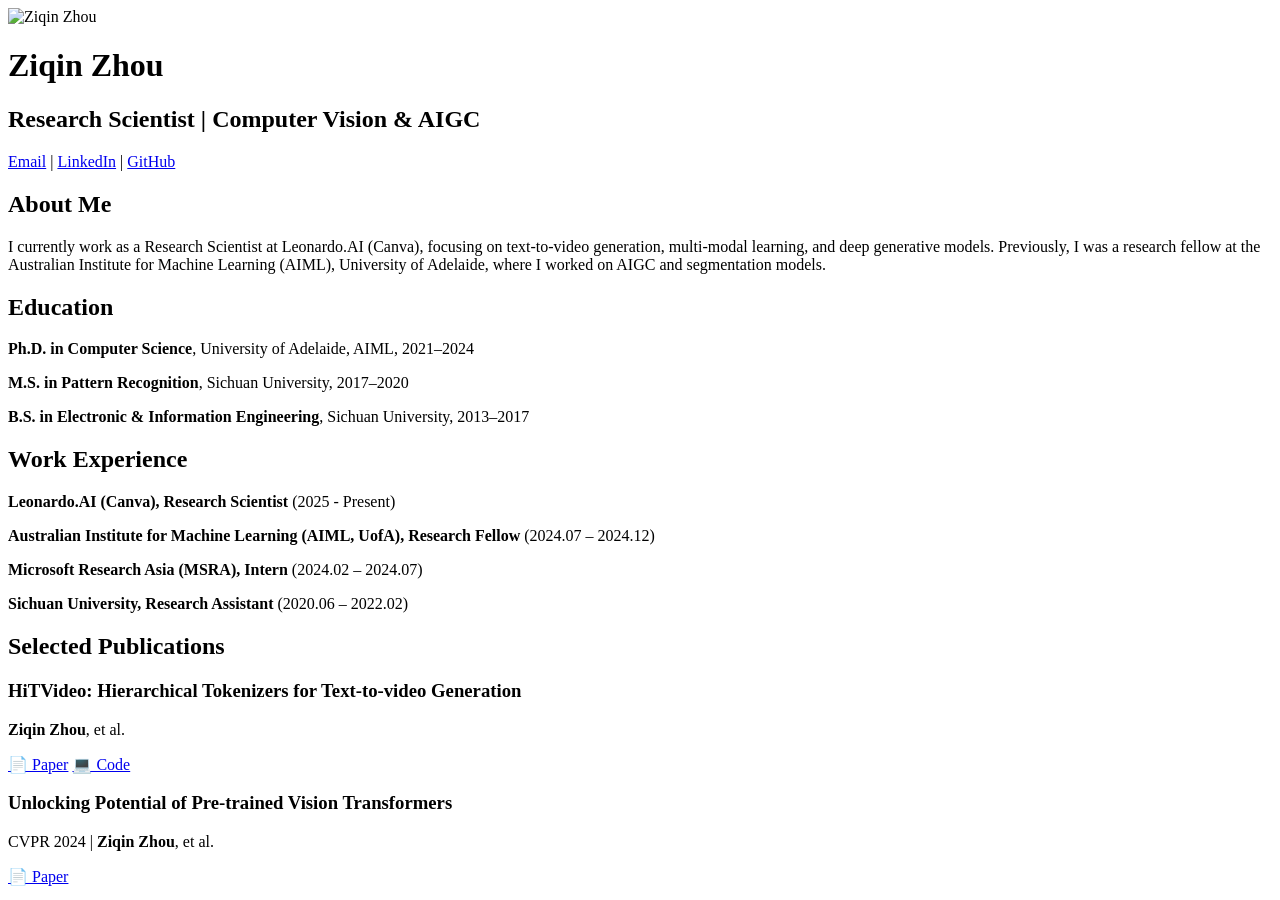
==== index.html @ a759221d "Update index.html" ====
<!DOCTYPE html>
<html lang="en">
<head>
    <meta charset="UTF-8">
    <meta name="viewport" content="width=device-width, initial-scale=1.0">
    <title>Ziqin Zhou | Research Scientist</title>
    <link rel="stylesheet" href="assets/styles.css">
    <script src="https://kit.fontawesome.com/a076d05399.js" crossorigin="anonymous"></script>
</head>
<body>
    <div class="container">
        <!-- 左侧个人信息 -->
        <div class="sidebar">
            <img src="assets/images/profile.jpg" alt="Ziqin Zhou" class="profile-img">
            <h1>Ziqin Zhou</h1>
            <h2>Research Scientist | Computer Vision & AIGC</h2>
            <p>
                <a href="mailto:ziqin.zhou@adelaide.edu.au"><i class="fas fa-envelope"></i> Email</a> |
                <a href="https://www.linkedin.com/in/ziqin-zhou-6408051b0"><i class="fab fa-linkedin"></i> LinkedIn</a> |
                <a href="https://github.com/ZiqinZhou66"><i class="fab fa-github"></i> GitHub</a>
            </p>
        </div>

        <!-- 右侧详细内容 -->
        <div class="content">
            <section>
                <h2>About Me</h2>
                <p>
                    I currently work as a Research Scientist at Leonardo.AI (Canva), focusing on text-to-video generation, 
                    multi-modal learning, and deep generative models. Previously, I was a research fellow at the Australian 
                    Institute for Machine Learning (AIML), University of Adelaide, where I worked on AIGC and segmentation models.
                </p>
            </section>

            <section>
                <h2>Education</h2>
                <p><b>Ph.D. in Computer Science</b>, University of Adelaide, AIML, 2021–2024</p>
                <p><b>M.S. in Pattern Recognition</b>, Sichuan University, 2017–2020</p>
                <p><b>B.S. in Electronic & Information Engineering</b>, Sichuan University, 2013–2017</p>
            </section>

            <section>
                <h2>Work Experience</h2>
                <p><b>Leonardo.AI (Canva), Research Scientist</b> (2025 - Present)</p>
                <p><b>Australian Institute for Machine Learning (AIML, UofA), Research Fellow</b> (2024.07 – 2024.12)</p>
                <p><b>Microsoft Research Asia (MSRA), Intern</b> (2024.02 – 2024.07)</p>
                <p><b>Sichuan University, Research Assistant</b> (2020.06 – 2022.02)</p>
            </section>

            <section>
                <h2>Selected Publications</h2>
                <div class="paper">
                    <h3>HiTVideo: Hierarchical Tokenizers for Text-to-video Generation</h3>
                    <p><b>Ziqin Zhou</b>, et al.</p>
                    <a class="btn paper" href="https://arxiv.org/abs/YOUR_PAPER_ID">📄 Paper</a>
                    <a class="btn code" href="https://github.com/ZiqinZhou66/HiTVideo">💻 Code</a>
                </div>

                <div class="paper">
                    <h3>Unlocking Potential of Pre-trained Vision Transformers</h3>
                    <p>CVPR 2024 | <b>Ziqin Zhou</b>, et al.</p>
                    <a class="btn paper" href="https://openaccess.thecvf.com/content/CVPR2024/papers/Zhou_Unlocking_the_Potential_of_Pre-trained_Vision_Transformers_for_Few-Shot_Semantic_CVPR_2024_paper.pdf">📄 Paper</a>
                </div>
            </section>
        </div>
    </div>
</body>
</html>
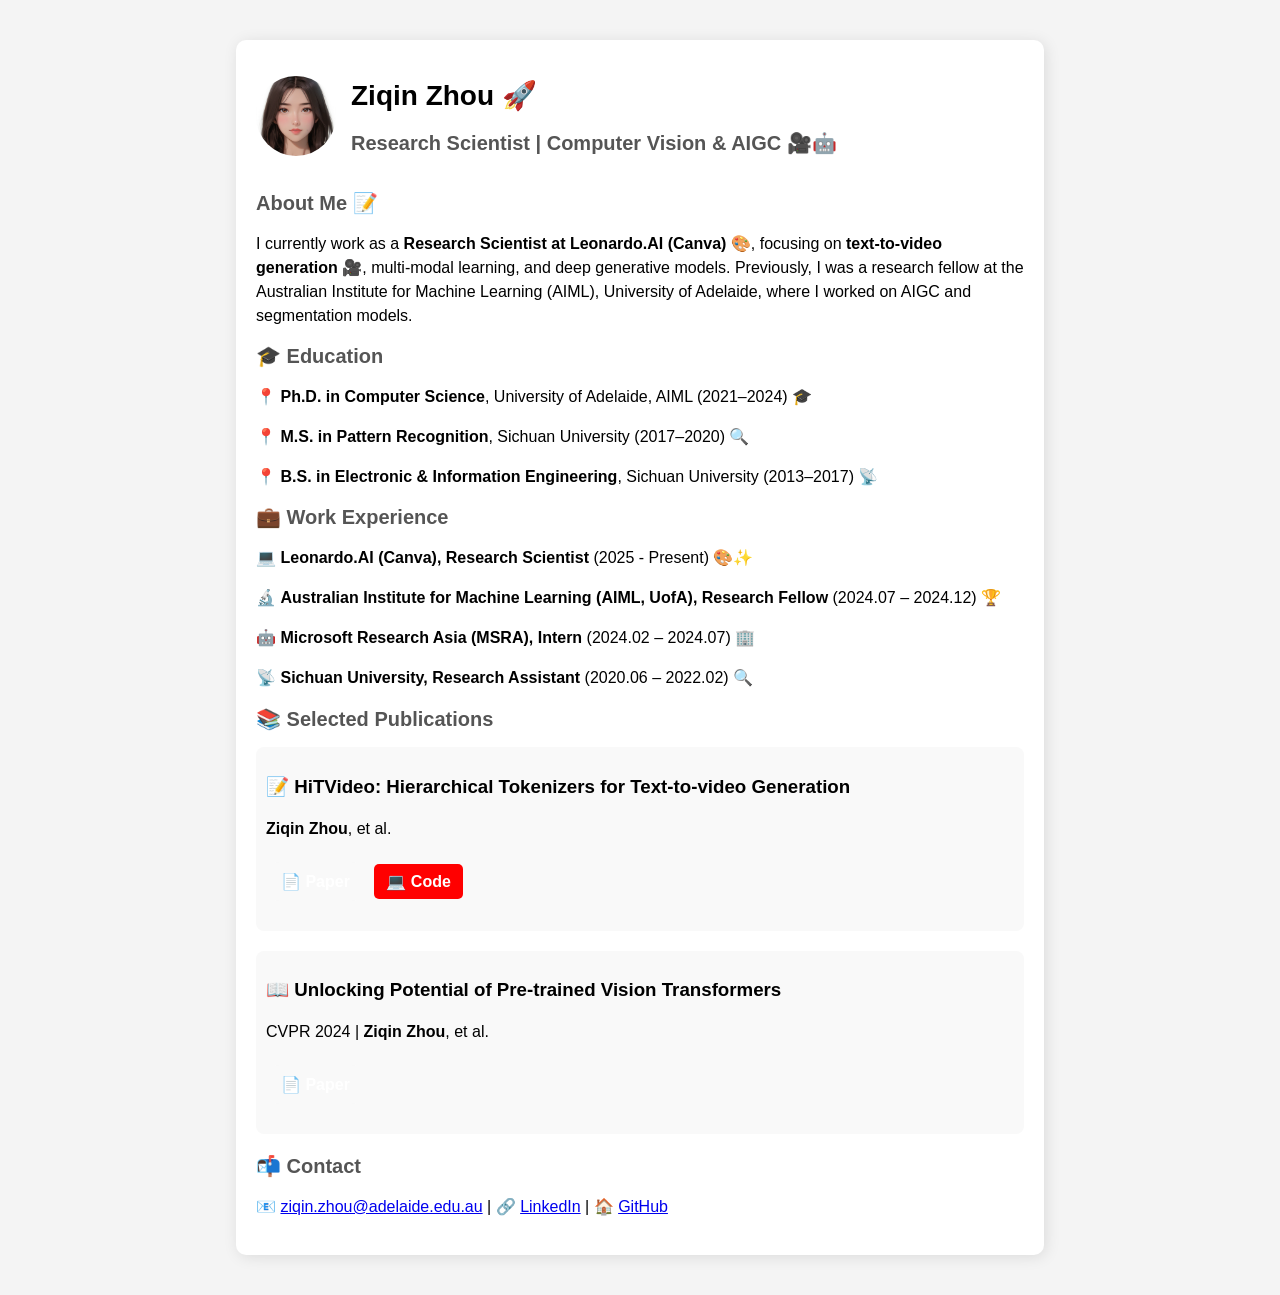
==== commit c1103012: "add" ====
--- a/index.html
+++ b/index.html
@@ -5,64 +5,66 @@
     <meta name="viewport" content="width=device-width, initial-scale=1.0">
     <title>Ziqin Zhou | Research Scientist</title>
     <link rel="stylesheet" href="assets/styles.css">
-    <script src="https://kit.fontawesome.com/a076d05399.js" crossorigin="anonymous"></script>
 </head>
 <body>
     <div class="container">
-        <!-- 左侧个人信息 -->
-        <div class="sidebar">
-            <img src="assets/images/profile.jpg" alt="Ziqin Zhou" class="profile-img">
-            <h1>Ziqin Zhou</h1>
-            <h2>Research Scientist | Computer Vision & AIGC</h2>
-            <p>
-                <a href="mailto:ziqin.zhou@adelaide.edu.au"><i class="fas fa-envelope"></i> Email</a> |
-                <a href="https://www.linkedin.com/in/ziqin-zhou-6408051b0"><i class="fab fa-linkedin"></i> LinkedIn</a> |
-                <a href="https://github.com/ZiqinZhou66"><i class="fab fa-github"></i> GitHub</a>
-            </p>
+        <!-- 头像 + 名字 -->
+        <div class="header">
+            <img src="assets/images/profile.png" alt="Ziqin Zhou" class="profile-img">
+            <div class="title">
+                <h1>Ziqin Zhou 🚀</h1>
+                <h2>Research Scientist | Computer Vision & AIGC 🎥🤖</h2>
+            </div>
         </div>
 
-        <!-- 右侧详细内容 -->
-        <div class="content">
-            <section>
-                <h2>About Me</h2>
-                <p>
-                    I currently work as a Research Scientist at Leonardo.AI (Canva), focusing on text-to-video generation, 
-                    multi-modal learning, and deep generative models. Previously, I was a research fellow at the Australian 
-                    Institute for Machine Learning (AIML), University of Adelaide, where I worked on AIGC and segmentation models.
-                </p>
-            </section>
+        <section>
+            <h2>About Me 📝</h2>
+            <p>
+                I currently work as a <b>Research Scientist at Leonardo.AI (Canva) 🎨</b>, focusing on <b>text-to-video generation 🎥</b>,
+                multi-modal learning, and deep generative models. Previously, I was a research fellow at the Australian 
+                Institute for Machine Learning (AIML), University of Adelaide, where I worked on AIGC and segmentation models.
+            </p>
+        </section>
 
-            <section>
-                <h2>Education</h2>
-                <p><b>Ph.D. in Computer Science</b>, University of Adelaide, AIML, 2021–2024</p>
-                <p><b>M.S. in Pattern Recognition</b>, Sichuan University, 2017–2020</p>
-                <p><b>B.S. in Electronic & Information Engineering</b>, Sichuan University, 2013–2017</p>
-            </section>
+        <section>
+            <h2>🎓 Education</h2>
+            <p>📍 <b>Ph.D. in Computer Science</b>, University of Adelaide, AIML (2021–2024) 🎓</p>
+            <p>📍 <b>M.S. in Pattern Recognition</b>, Sichuan University (2017–2020) 🔍</p>
+            <p>📍 <b>B.S. in Electronic & Information Engineering</b>, Sichuan University (2013–2017) 📡</p>
+        </section>
 
-            <section>
-                <h2>Work Experience</h2>
-                <p><b>Leonardo.AI (Canva), Research Scientist</b> (2025 - Present)</p>
-                <p><b>Australian Institute for Machine Learning (AIML, UofA), Research Fellow</b> (2024.07 – 2024.12)</p>
-                <p><b>Microsoft Research Asia (MSRA), Intern</b> (2024.02 – 2024.07)</p>
-                <p><b>Sichuan University, Research Assistant</b> (2020.06 – 2022.02)</p>
-            </section>
+        <section>
+            <h2>💼 Work Experience</h2>
+            <p>💻 <b>Leonardo.AI (Canva), Research Scientist</b> (2025 - Present) 🎨✨</p>
+            <p>🔬 <b>Australian Institute for Machine Learning (AIML, UofA), Research Fellow</b> (2024.07 – 2024.12) 🏆</p>
+            <p>🤖 <b>Microsoft Research Asia (MSRA), Intern</b> (2024.02 – 2024.07) 🏢</p>
+            <p>📡 <b>Sichuan University, Research Assistant</b> (2020.06 – 2022.02) 🔍</p>
+        </section>
 
-            <section>
-                <h2>Selected Publications</h2>
-                <div class="paper">
-                    <h3>HiTVideo: Hierarchical Tokenizers for Text-to-video Generation</h3>
-                    <p><b>Ziqin Zhou</b>, et al.</p>
-                    <a class="btn paper" href="https://arxiv.org/abs/YOUR_PAPER_ID">📄 Paper</a>
-                    <a class="btn code" href="https://github.com/ZiqinZhou66/HiTVideo">💻 Code</a>
-                </div>
+        <section>
+            <h2>📚 Selected Publications</h2>
+            <div class="paper">
+                <h3>📝 HiTVideo: Hierarchical Tokenizers for Text-to-video Generation</h3>
+                <p><b>Ziqin Zhou</b>, et al.</p>
+                <a class="btn paper" href="https://arxiv.org/abs/YOUR_PAPER_ID">📄 Paper</a>
+                <a class="btn code" href="https://github.com/ZiqinZhou66/HiTVideo">💻 Code</a>
+            </div>
 
-                <div class="paper">
-                    <h3>Unlocking Potential of Pre-trained Vision Transformers</h3>
-                    <p>CVPR 2024 | <b>Ziqin Zhou</b>, et al.</p>
-                    <a class="btn paper" href="https://openaccess.thecvf.com/content/CVPR2024/papers/Zhou_Unlocking_the_Potential_of_Pre-trained_Vision_Transformers_for_Few-Shot_Semantic_CVPR_2024_paper.pdf">📄 Paper</a>
-                </div>
-            </section>
-        </div>
+            <div class="paper">
+                <h3>📖 Unlocking Potential of Pre-trained Vision Transformers</h3>
+                <p>CVPR 2024 | <b>Ziqin Zhou</b>, et al.</p>
+                <a class="btn paper" href="https://openaccess.thecvf.com/content/CVPR2024/papers/Zhou_Unlocking_the_Potential_of_Pre-trained_Vision_Transformers_for_Few-Shot_Semantic_CVPR_2024_paper.pdf">📄 Paper</a>
+            </div>
+        </section>
+
+        <section>
+            <h2>📬 Contact</h2>
+            <p>
+                📧 <a href="mailto:ziqin.zhou@adelaide.edu.au">ziqin.zhou@adelaide.edu.au</a> |
+                🔗 <a href="https://www.linkedin.com/in/ziqin-zhou-6408051b0">LinkedIn</a> |
+                🏠 <a href="https://github.com/ZiqinZhou66">GitHub</a>
+            </p>
+        </section>
     </div>
 </body>
 </html>
--- a/assets/styles.css
+++ b/assets/styles.css
@@ -0,0 +1,71 @@
+body {
+    font-family: Arial, sans-serif;
+    display: flex;
+    justify-content: center;
+    align-items: center;
+    margin: 0;
+    padding: 0;
+    background-color: #f4f4f4;
+}
+.container {
+    width: 60%;
+    background: white;
+    padding: 20px;
+    border-radius: 10px;
+    box-shadow: 2px 2px 15px rgba(0, 0, 0, 0.1);
+    text-align: left;  /* 确保文本左对齐 */
+    margin: 40px auto;  /* 让页面居中，但内容左对齐 */
+}
+
+.header {
+    display: flex;
+    align-items: center;
+    justify-content: flex-start; /* 头像和标题靠左 */
+    margin-bottom: 20px;
+}
+
+.profile-img {
+    width: 80px;
+    height: 80px;
+    border-radius: 50%;
+    margin-right: 15px;
+}
+
+/* 标题 */
+h1 {
+    font-size: 28px;
+    font-weight: bold;
+}
+h2 {
+    font-size: 20px;
+    color: #555;
+}
+
+/* 段落 */
+p {
+    font-size: 16px;
+    line-height: 1.5;
+}
+
+/* 按钮 */
+.btn {
+    display: inline-block;
+    padding: 8px 12px;
+    text-decoration: none;
+    border-radius: 5px;
+    font-weight: bold;
+    color: white;
+    margin: 5px;
+}
+.paper { background-color: black; }
+.code { background-color: red; }
+.paper:hover, .code:hover { opacity: 0.8; }
+
+/* 论文 */
+.paper {
+    text-align: left;
+    margin-bottom: 20px;
+    padding: 10px;
+    border-radius: 8px;
+    background-color: #f9f9f9;
+}
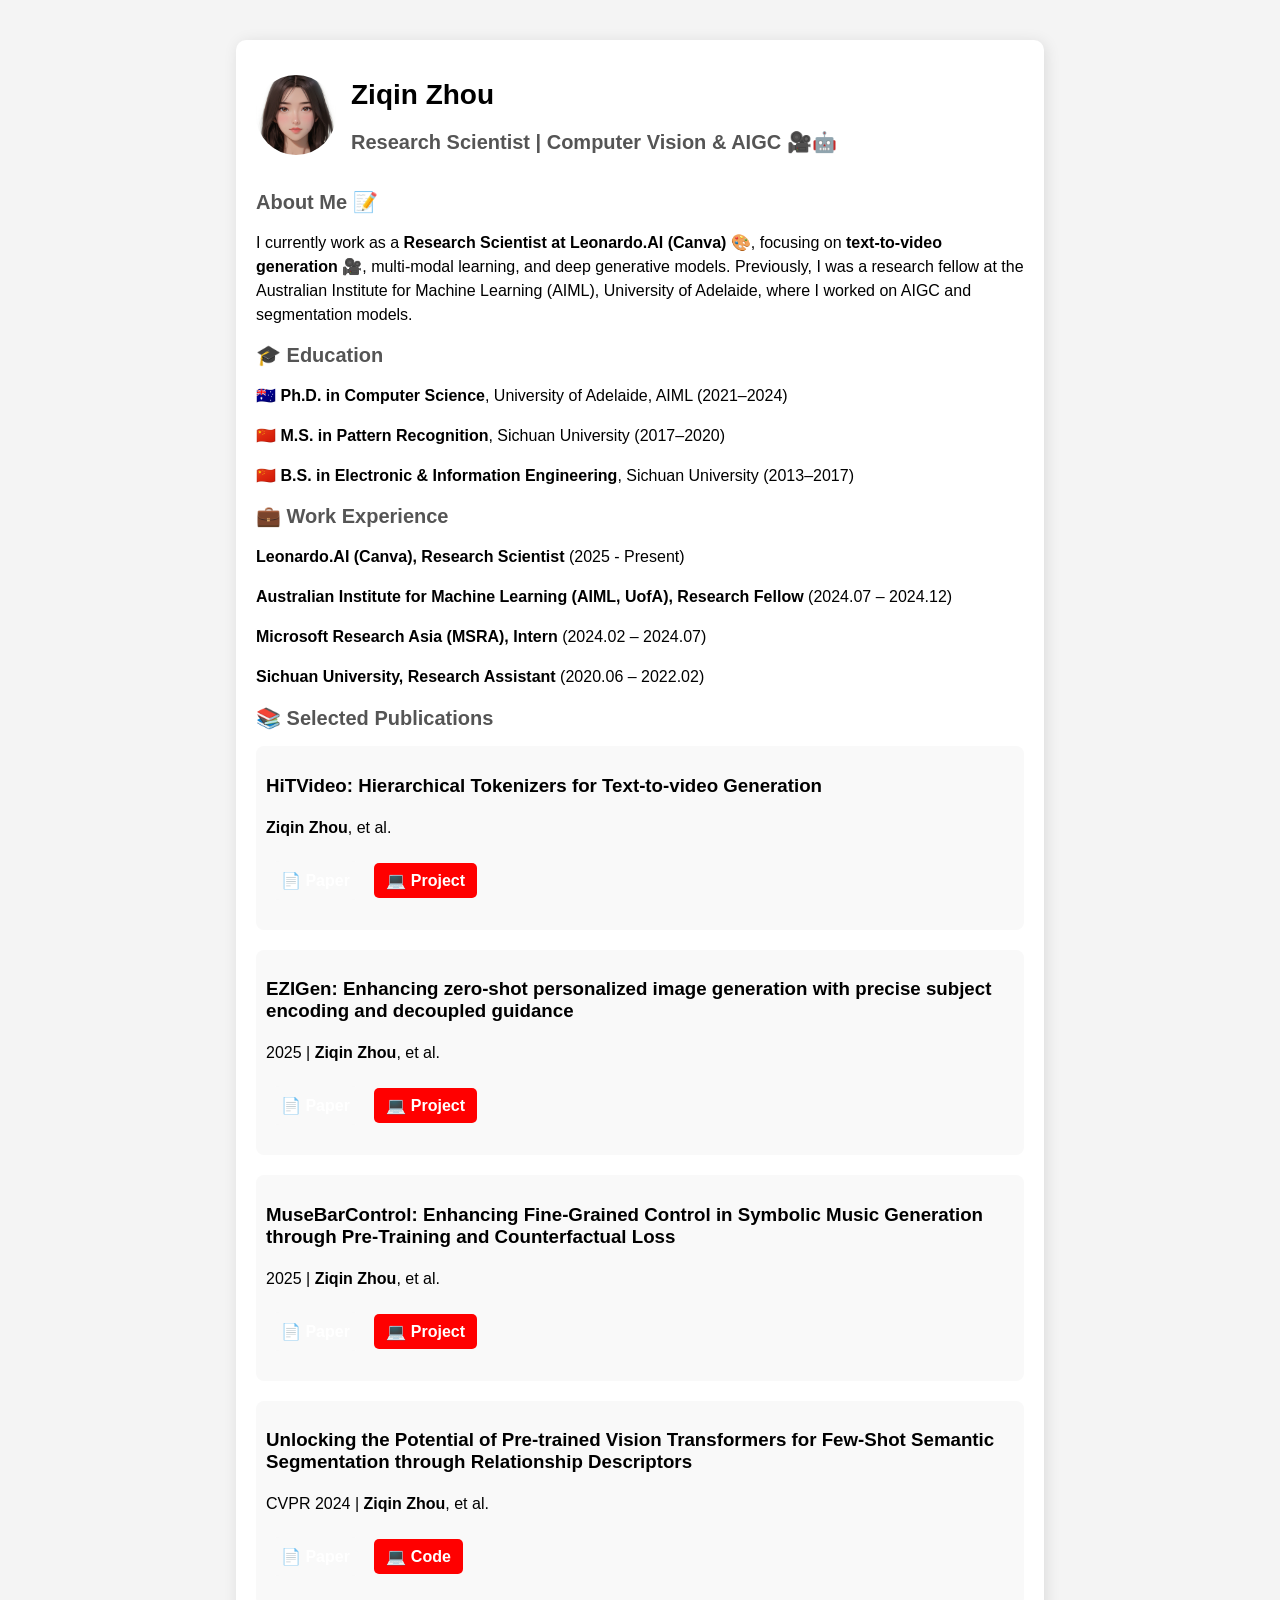
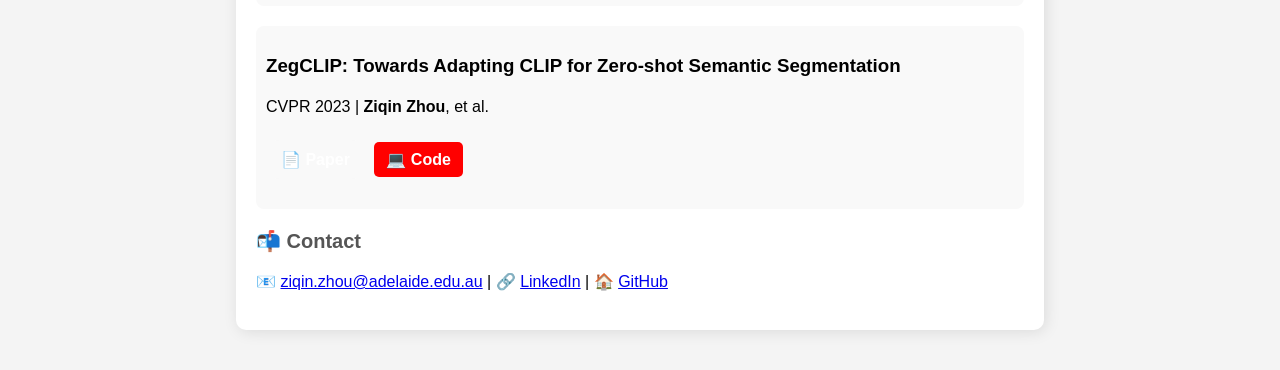
==== commit bffff3e5: "add" ====
--- a/index.html
+++ b/index.html
@@ -12,7 +12,7 @@
         <div class="header">
             <img src="assets/images/profile.png" alt="Ziqin Zhou" class="profile-img">
             <div class="title">
-                <h1>Ziqin Zhou 🚀</h1>
+                <h1>Ziqin Zhou </h1>
                 <h2>Research Scientist | Computer Vision & AIGC 🎥🤖</h2>
             </div>
         </div>
@@ -28,32 +28,54 @@
 
         <section>
             <h2>🎓 Education</h2>
-            <p>📍 <b>Ph.D. in Computer Science</b>, University of Adelaide, AIML (2021–2024) 🎓</p>
-            <p>📍 <b>M.S. in Pattern Recognition</b>, Sichuan University (2017–2020) 🔍</p>
-            <p>📍 <b>B.S. in Electronic & Information Engineering</b>, Sichuan University (2013–2017) 📡</p>
+            <p>🇦🇺 <b>Ph.D. in Computer Science</b>, University of Adelaide, AIML (2021–2024) </p>
+            <p>🇨🇳 <b>M.S. in Pattern Recognition</b>, Sichuan University (2017–2020) </p>
+            <p>🇨🇳 <b>B.S. in Electronic & Information Engineering</b>, Sichuan University (2013–2017) </p>
         </section>
 
         <section>
             <h2>💼 Work Experience</h2>
-            <p>💻 <b>Leonardo.AI (Canva), Research Scientist</b> (2025 - Present) 🎨✨</p>
-            <p>🔬 <b>Australian Institute for Machine Learning (AIML, UofA), Research Fellow</b> (2024.07 – 2024.12) 🏆</p>
-            <p>🤖 <b>Microsoft Research Asia (MSRA), Intern</b> (2024.02 – 2024.07) 🏢</p>
-            <p>📡 <b>Sichuan University, Research Assistant</b> (2020.06 – 2022.02) 🔍</p>
+            <p> <b>Leonardo.AI (Canva), Research Scientist</b> (2025 - Present) </p>
+            <p> <b>Australian Institute for Machine Learning (AIML, UofA), Research Fellow</b> (2024.07 – 2024.12) </p>
+            <p> <b>Microsoft Research Asia (MSRA), Intern</b> (2024.02 – 2024.07) </p>
+            <p> <b>Sichuan University, Research Assistant</b> (2020.06 – 2022.02) </p>
         </section>
 
         <section>
             <h2>📚 Selected Publications</h2>
             <div class="paper">
-                <h3>📝 HiTVideo: Hierarchical Tokenizers for Text-to-video Generation</h3>
+                <h3>HiTVideo: Hierarchical Tokenizers for Text-to-video Generation</h3>
                 <p><b>Ziqin Zhou</b>, et al.</p>
-                <a class="btn paper" href="https://arxiv.org/abs/YOUR_PAPER_ID">📄 Paper</a>
-                <a class="btn code" href="https://github.com/ZiqinZhou66/HiTVideo">💻 Code</a>
+                <a class="btn paper" href="https://arxiv.org/abs/2409.08091"> 📄 Paper</a>
+                <a class="btn code" href="https://github.com/ZiqinZhou66/HiTVideo">💻 Project</a>
             </div>
 
             <div class="paper">
-                <h3>📖 Unlocking Potential of Pre-trained Vision Transformers</h3>
+                <h3>EZIGen: Enhancing zero-shot personalized image generation with precise subject encoding and decoupled guidance</h3>
+                <p>2025 | <b>Ziqin Zhou</b>, et al.</p>
+                <a class="btn paper" href="https://arxiv.org/abs/2212.03588">📄 Paper</a>
+                <a class="btn code" href="https://zichengduan.github.io/pages/EZIGen/index.html">💻 Project</a>
+            </div>
+
+            <div class="paper">
+                <h3>MuseBarControl: Enhancing Fine-Grained Control in Symbolic Music Generation through Pre-Training and Counterfactual Loss</h3>
+                <p>2025 | <b>Ziqin Zhou</b>, et al.</p>
+                <a class="btn paper" href="https://arxiv.org/abs/2407.04331">📄 Paper</a>
+                <a class="btn code" href="https://ganperf.github.io/musebarcontrol.github.io/musebarcontrol/">💻 Project</a>
+            </div>
+
+            <div class="paper">
+                <h3>Unlocking the Potential of Pre-trained Vision Transformers for Few-Shot Semantic Segmentation through Relationship Descriptors</h3>
                 <p>CVPR 2024 | <b>Ziqin Zhou</b>, et al.</p>
                 <a class="btn paper" href="https://openaccess.thecvf.com/content/CVPR2024/papers/Zhou_Unlocking_the_Potential_of_Pre-trained_Vision_Transformers_for_Few-Shot_Semantic_CVPR_2024_paper.pdf">📄 Paper</a>
+                <a class="btn code" href="https://github.com/ZiqinZhou66/FewSegwithRD">💻 Code</a>
+            </div>
+
+            <div class="paper">
+                <h3>ZegCLIP: Towards Adapting CLIP for Zero-shot Semantic Segmentation</h3>
+                <p>CVPR 2023 | <b>Ziqin Zhou</b>, et al.</p>
+                <a class="btn paper" href="https://arxiv.org/abs/2212.03588">📄 Paper</a>
+                <a class="btn code" href="https://github.com/ZiqinZhou66/ZegCLIP">💻 Code</a>
             </div>
         </section>
 
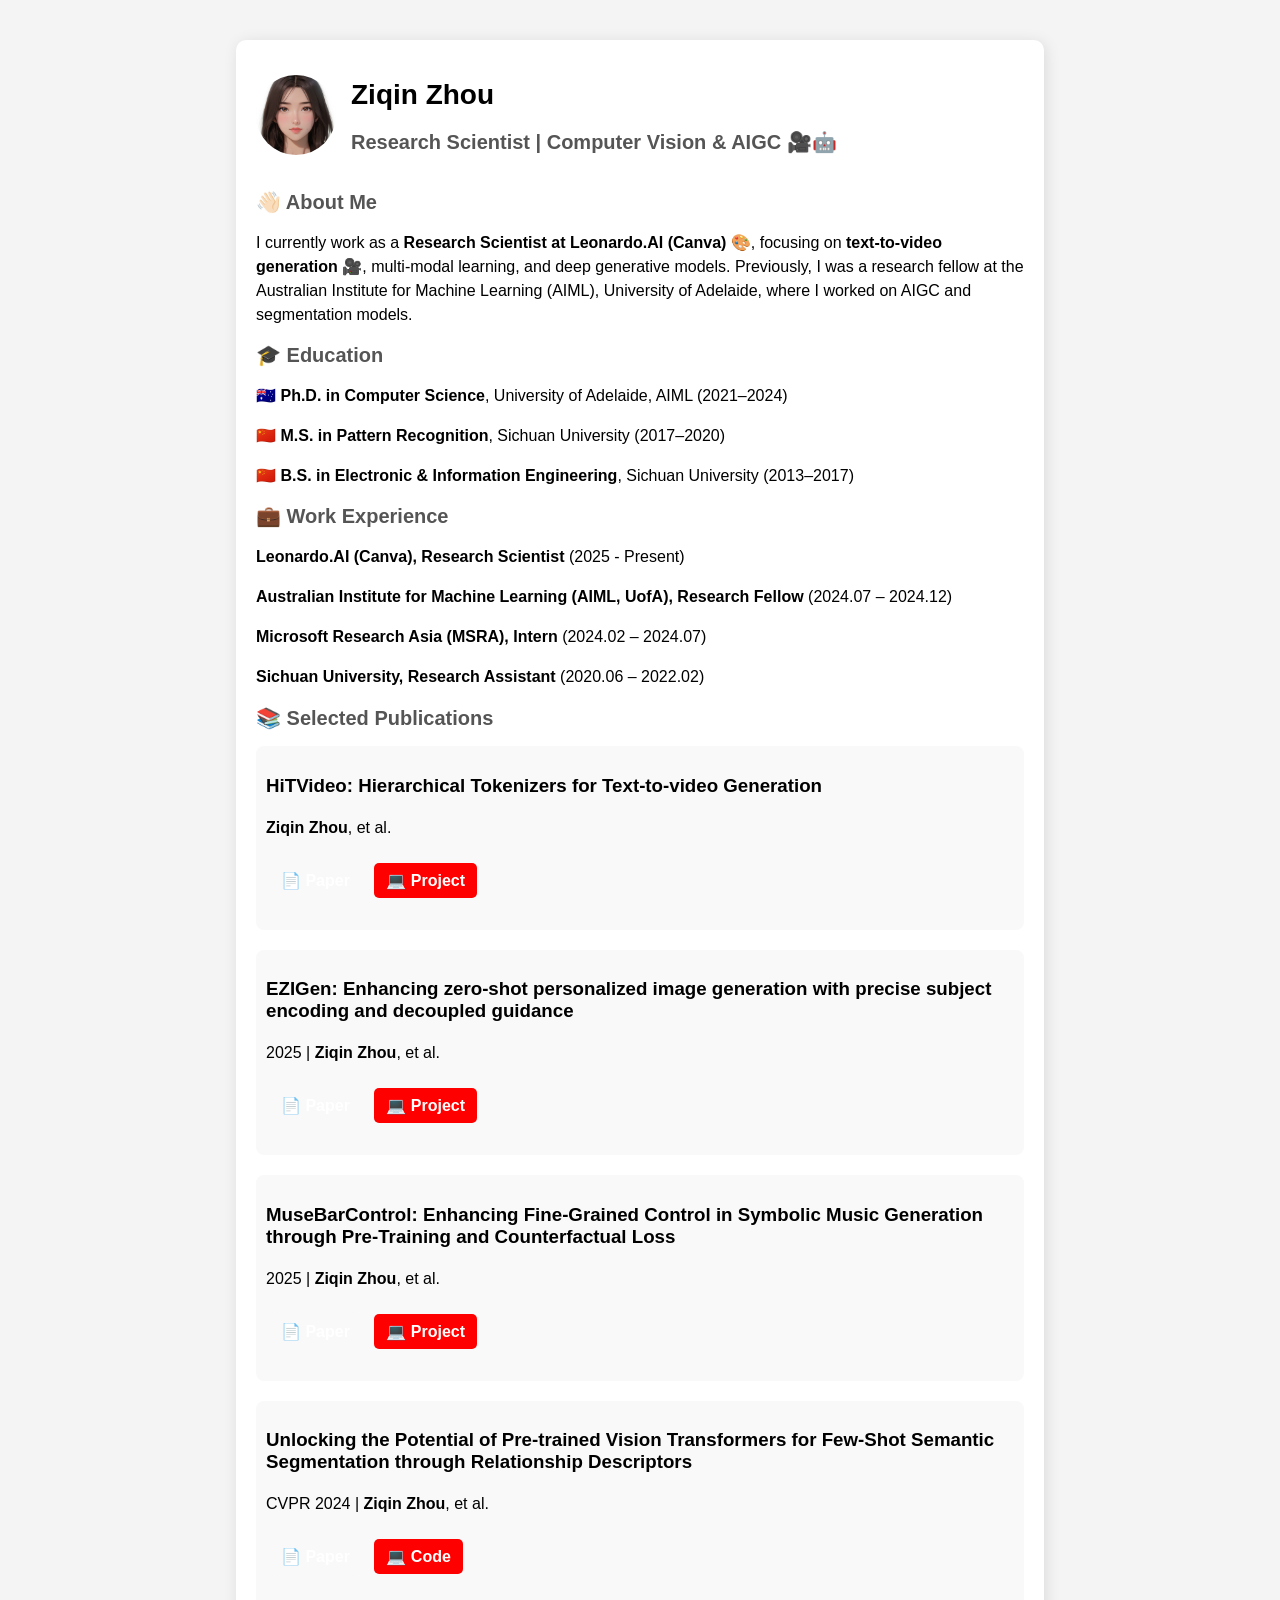
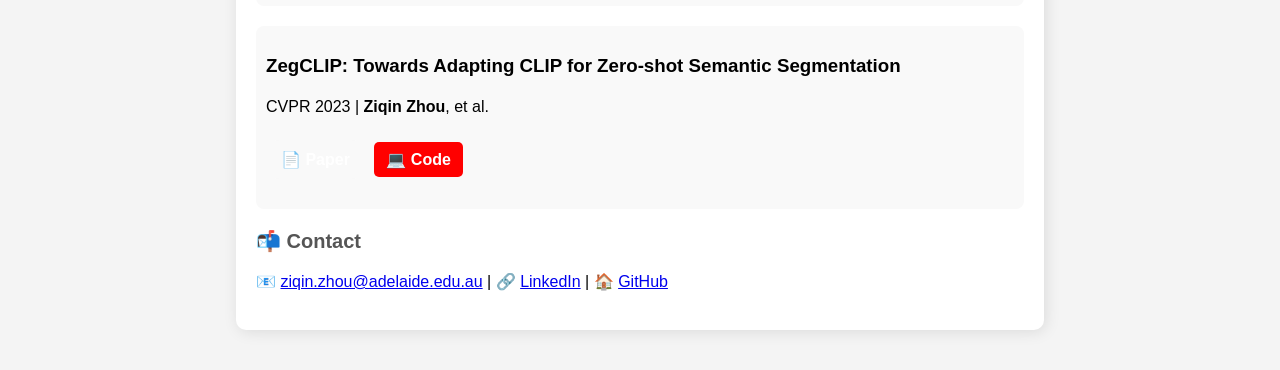
==== commit 21bfc399: "add" ====
--- a/index.html
+++ b/index.html
@@ -18,7 +18,7 @@
         </div>
 
         <section>
-            <h2>About Me 📝</h2>
+            <h2>👋🏻 About Me </h2>
             <p>
                 I currently work as a <b>Research Scientist at Leonardo.AI (Canva) 🎨</b>, focusing on <b>text-to-video generation 🎥</b>,
                 multi-modal learning, and deep generative models. Previously, I was a research fellow at the Australian 
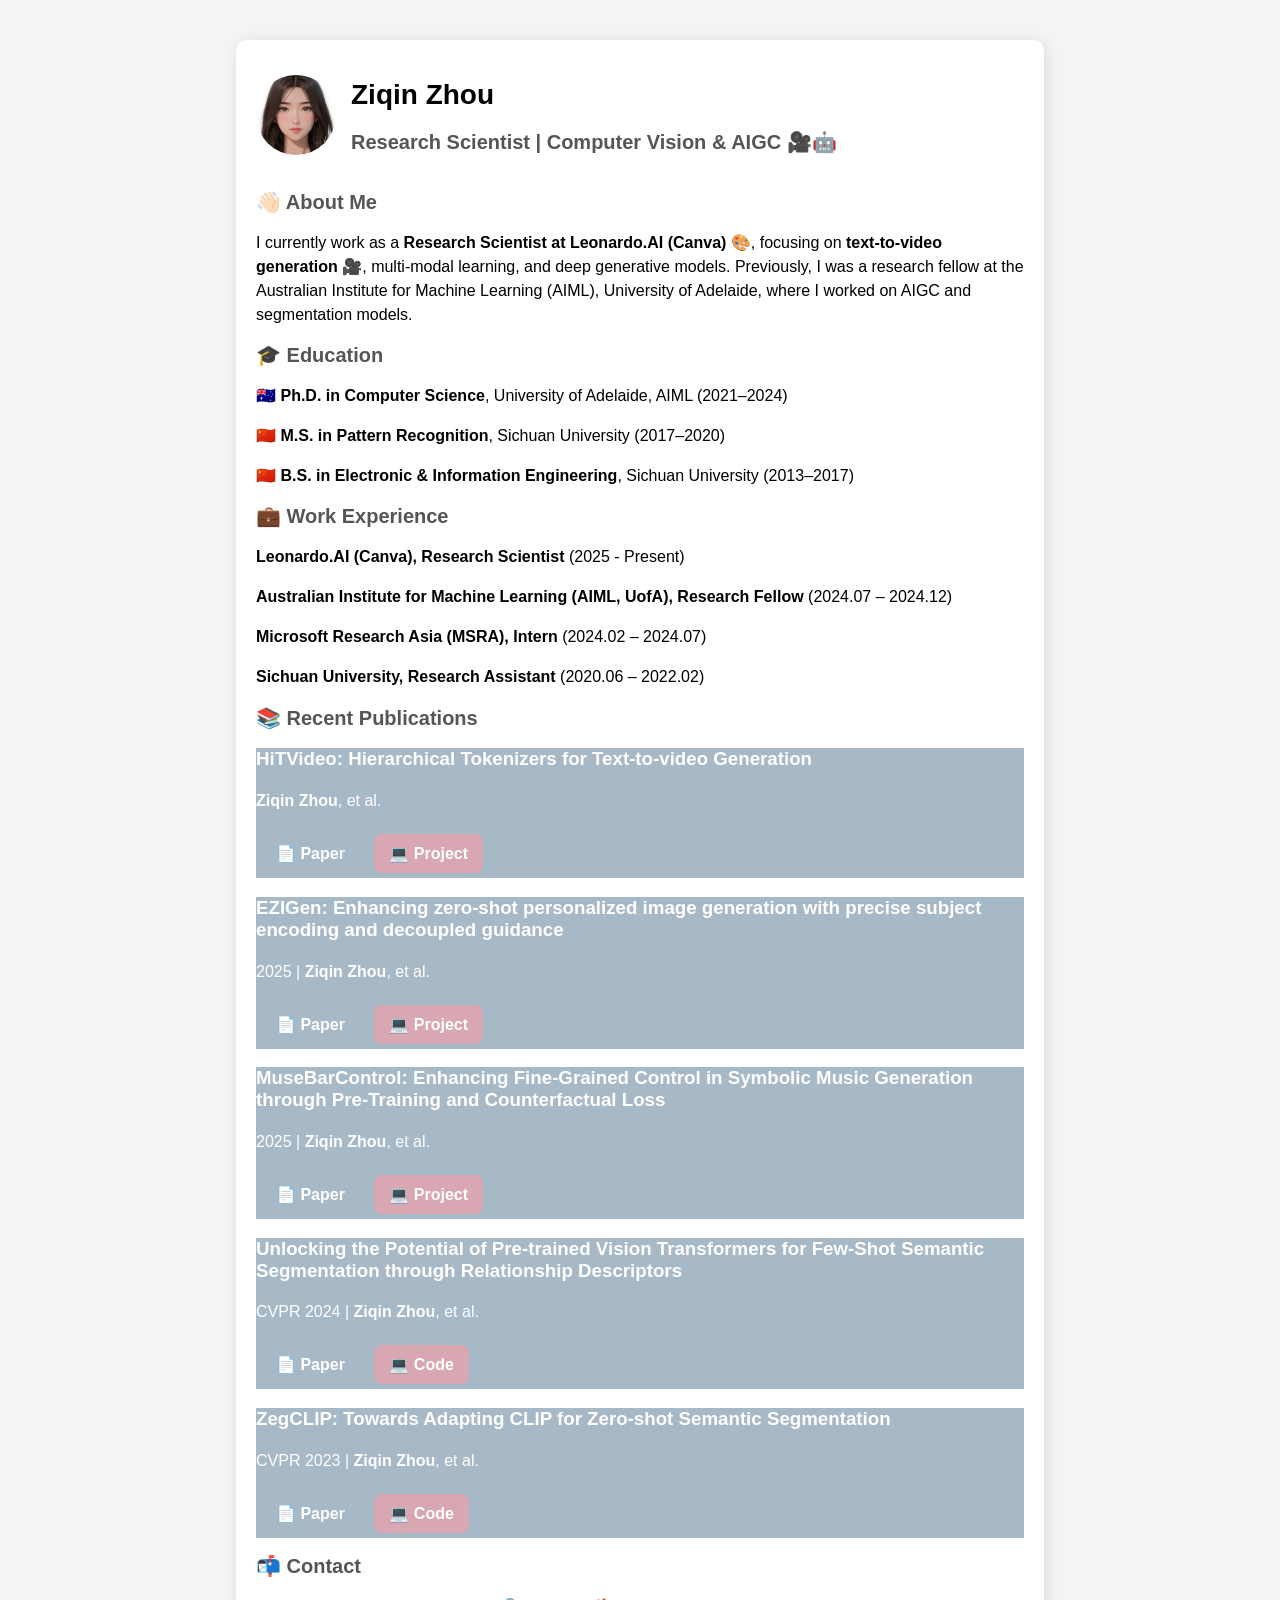
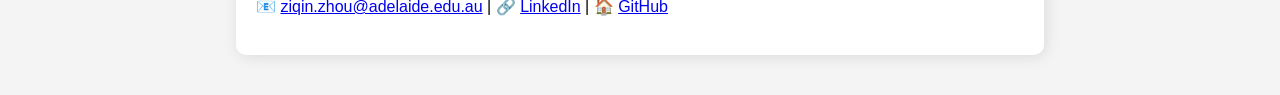
==== commit e0bf18b9: "add" ====
--- a/index.html
+++ b/index.html
@@ -42,7 +42,7 @@
         </section>
 
         <section>
-            <h2>📚 Selected Publications</h2>
+            <h2>📚 Recent Publications</h2>
             <div class="paper">
                 <h3>HiTVideo: Hierarchical Tokenizers for Text-to-video Generation</h3>
                 <p><b>Ziqin Zhou</b>, et al.</p>
--- a/assets/styles.css
+++ b/assets/styles.css
@@ -50,22 +50,31 @@
 /* 按钮 */
 .btn {
     display: inline-block;
-    padding: 8px 12px;
+    padding: 10px 15px;
     text-decoration: none;
-    border-radius: 5px;
+    border-radius: 8px;
     font-weight: bold;
     color: white;
     margin: 5px;
+    transition: all 0.3s ease-in-out;
 }
-.paper { background-color: black; }
-.code { background-color: red; }
-.paper:hover, .code:hover { opacity: 0.8; }
 
-/* 论文 */
+/* 纸质文档按钮（莫兰迪蓝） */
 .paper {
-    text-align: left;
-    margin-bottom: 20px;
-    padding: 10px;
-    border-radius: 8px;
-    background-color: #f9f9f9;
+    background-color: #A7B8C7; /* 莫兰迪蓝 */
+    color: white;
 }
+
+/* 代码/项目按钮（莫兰迪红） */
+.code {
+    background-color: #D8A7B1; /* 莫兰迪粉 */
+    color: white;
+}
+
+/* 按钮悬停效果（变浅一点） */
+.paper:hover {
+    background-color: #BCCAD3; /* 浅蓝 */
+}
+.code:hover {
+    background-color: #E4C2CA; /* 浅粉 */
+}
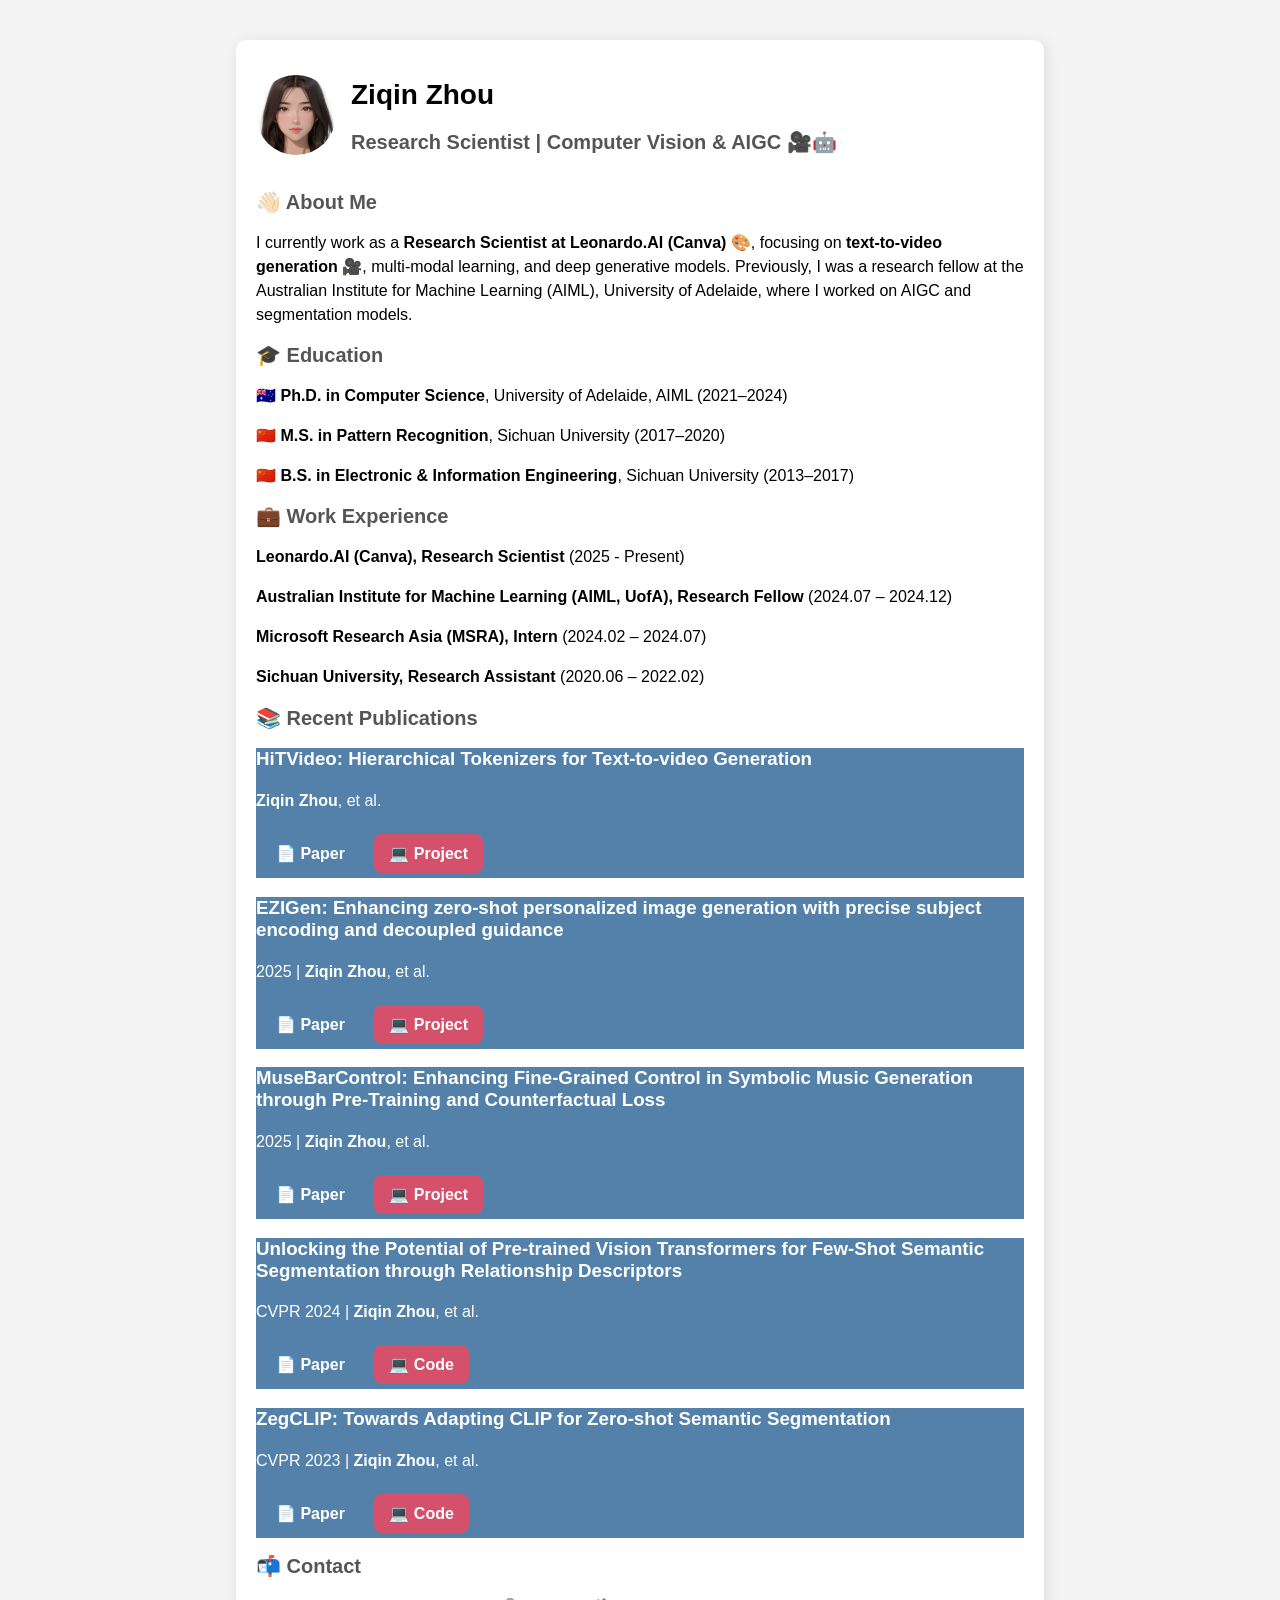
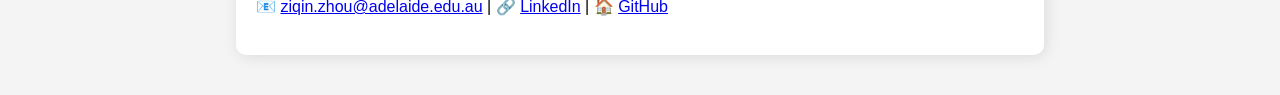
==== commit cab39157: "add" ====
--- a/index.html
+++ b/index.html
@@ -46,7 +46,7 @@
             <div class="paper">
                 <h3>HiTVideo: Hierarchical Tokenizers for Text-to-video Generation</h3>
                 <p><b>Ziqin Zhou</b>, et al.</p>
-                <a class="btn paper" href="https://arxiv.org/abs/2409.08091"> 📄 Paper</a>
+                <a class="btn paper" href="https://arxiv.org/abs/"> 📄 Paper</a>
                 <a class="btn code" href="https://github.com/ZiqinZhou66/HiTVideo">💻 Project</a>
             </div>
 
--- a/assets/styles.css
+++ b/assets/styles.css
@@ -54,26 +54,26 @@
     text-decoration: none;
     border-radius: 8px;
     font-weight: bold;
-    color: white;
+    color: rgb(41, 41, 41);
     margin: 5px;
     transition: all 0.3s ease-in-out;
 }
 
 /* 纸质文档按钮（莫兰迪蓝） */
 .paper {
-    background-color: #A7B8C7; /* 莫兰迪蓝 */
-    color: white;
+    background-color: #5381a9; /* 莫兰迪蓝 */
+    color: rgb(255, 255, 255);
 }
 
 /* 代码/项目按钮（莫兰迪红） */
 .code {
-    background-color: #D8A7B1; /* 莫兰迪粉 */
+    background-color: #d5506b; /* 莫兰迪粉 */
     color: white;
 }
 
 /* 按钮悬停效果（变浅一点） */
 .paper:hover {
-    background-color: #BCCAD3; /* 浅蓝 */
+    background-color: #9ec0d1; /* 浅蓝 */
 }
 .code:hover {
     background-color: #E4C2CA; /* 浅粉 */
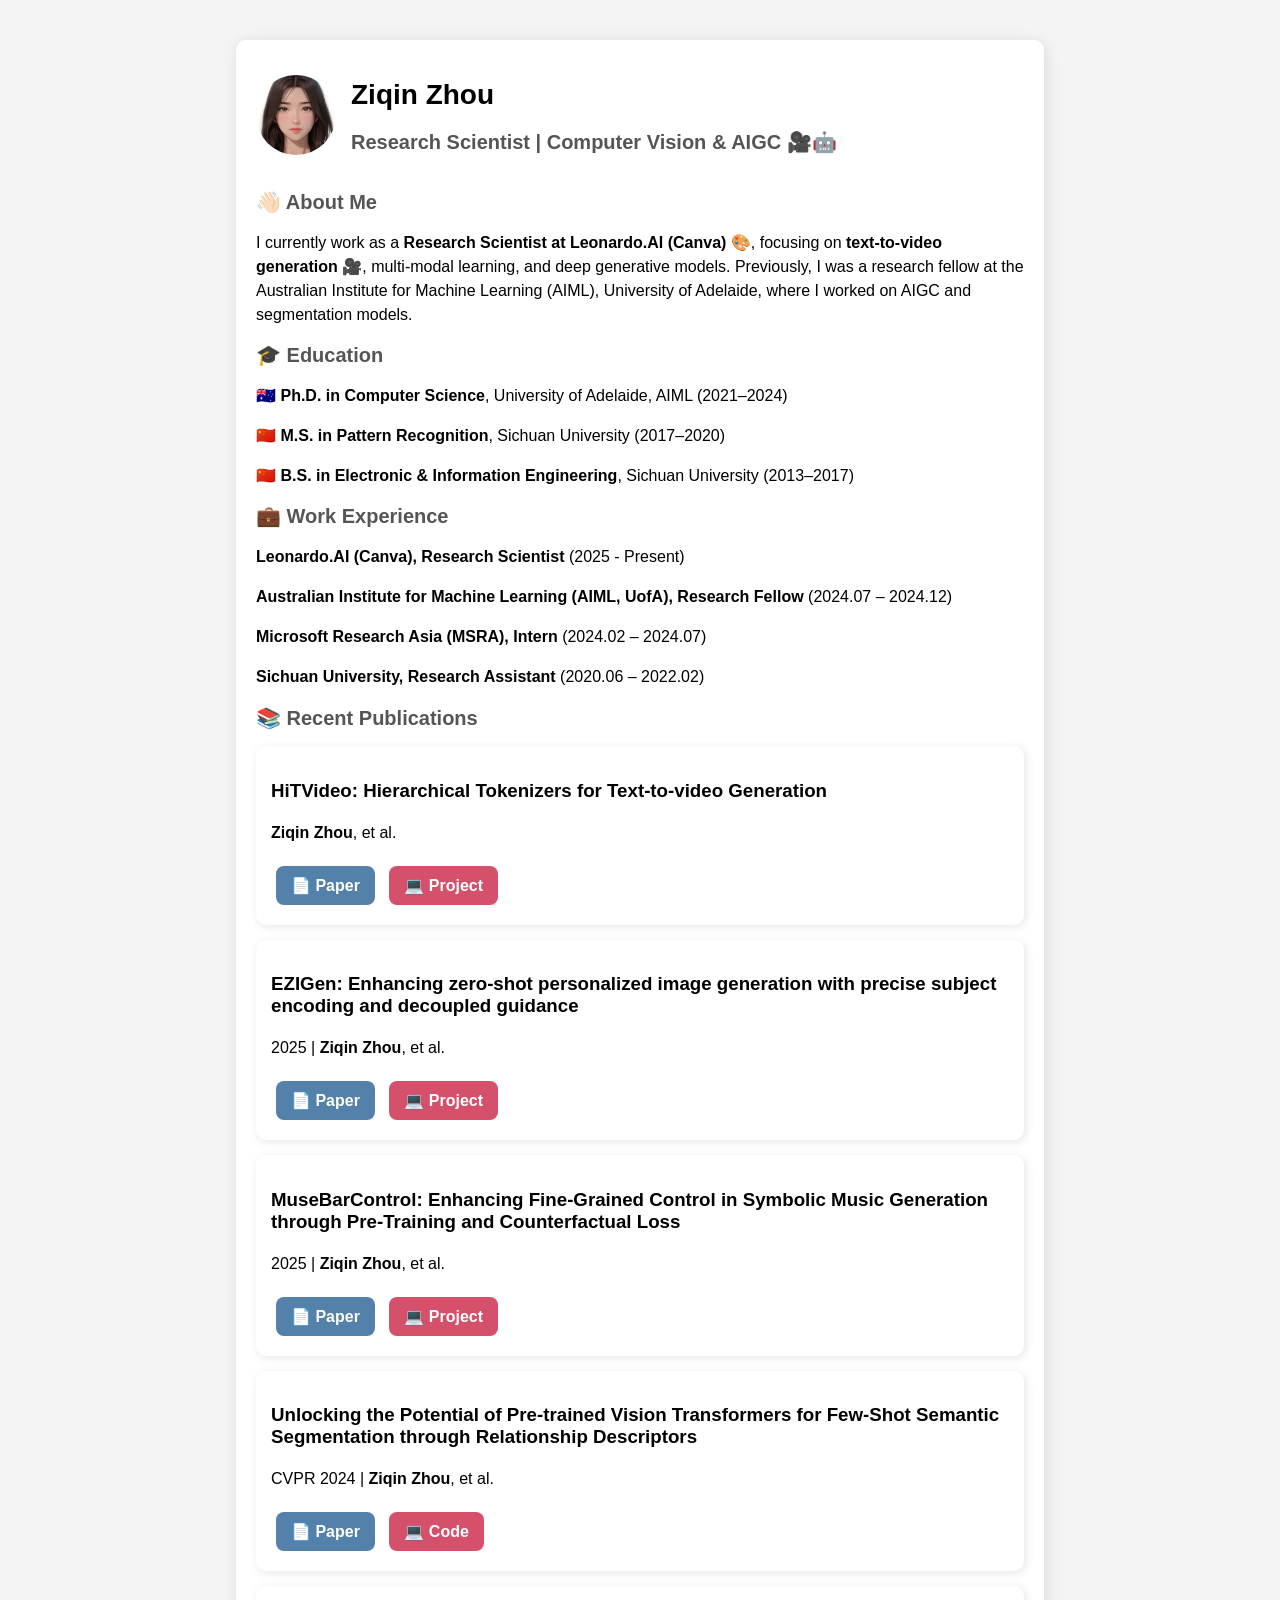
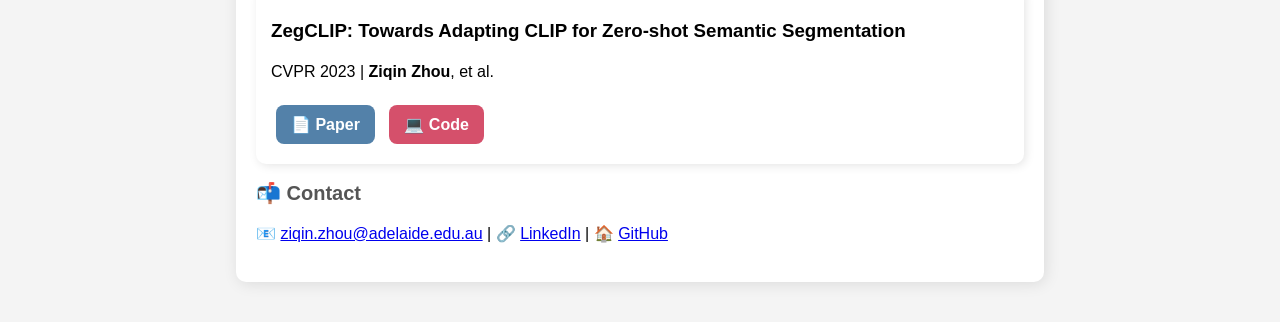
==== commit 68a557fd: "add" ====
--- a/index.html
+++ b/index.html
@@ -43,35 +43,35 @@
 
         <section>
             <h2>📚 Recent Publications</h2>
-            <div class="paper">
+            <div class="paper-item">
                 <h3>HiTVideo: Hierarchical Tokenizers for Text-to-video Generation</h3>
                 <p><b>Ziqin Zhou</b>, et al.</p>
                 <a class="btn paper" href="https://arxiv.org/abs/"> 📄 Paper</a>
-                <a class="btn code" href="https://github.com/ZiqinZhou66/HiTVideo">💻 Project</a>
+                <a class="btn code" href="https://ziqinzhou66.github.io/project/HiTVideo/">💻 Project</a>
             </div>
 
-            <div class="paper">
+            <div class="paper-item">
                 <h3>EZIGen: Enhancing zero-shot personalized image generation with precise subject encoding and decoupled guidance</h3>
                 <p>2025 | <b>Ziqin Zhou</b>, et al.</p>
                 <a class="btn paper" href="https://arxiv.org/abs/2212.03588">📄 Paper</a>
                 <a class="btn code" href="https://zichengduan.github.io/pages/EZIGen/index.html">💻 Project</a>
             </div>
 
-            <div class="paper">
+            <div class="paper-item">
                 <h3>MuseBarControl: Enhancing Fine-Grained Control in Symbolic Music Generation through Pre-Training and Counterfactual Loss</h3>
                 <p>2025 | <b>Ziqin Zhou</b>, et al.</p>
                 <a class="btn paper" href="https://arxiv.org/abs/2407.04331">📄 Paper</a>
                 <a class="btn code" href="https://ganperf.github.io/musebarcontrol.github.io/musebarcontrol/">💻 Project</a>
             </div>
 
-            <div class="paper">
+            <div class="paper-item">
                 <h3>Unlocking the Potential of Pre-trained Vision Transformers for Few-Shot Semantic Segmentation through Relationship Descriptors</h3>
                 <p>CVPR 2024 | <b>Ziqin Zhou</b>, et al.</p>
                 <a class="btn paper" href="https://openaccess.thecvf.com/content/CVPR2024/papers/Zhou_Unlocking_the_Potential_of_Pre-trained_Vision_Transformers_for_Few-Shot_Semantic_CVPR_2024_paper.pdf">📄 Paper</a>
                 <a class="btn code" href="https://github.com/ZiqinZhou66/FewSegwithRD">💻 Code</a>
             </div>
 
-            <div class="paper">
+            <div class="paper-item">
                 <h3>ZegCLIP: Towards Adapting CLIP for Zero-shot Semantic Segmentation</h3>
                 <p>CVPR 2023 | <b>Ziqin Zhou</b>, et al.</p>
                 <a class="btn paper" href="https://arxiv.org/abs/2212.03588">📄 Paper</a>
--- a/assets/styles.css
+++ b/assets/styles.css
@@ -54,7 +54,8 @@
     text-decoration: none;
     border-radius: 8px;
     font-weight: bold;
-    color: rgb(41, 41, 41);
+    background-color: rgb(198, 196, 196);
+    color: rgb(198, 196, 196);
     margin: 5px;
     transition: all 0.3s ease-in-out;
 }
@@ -78,3 +79,20 @@
 .code:hover {
     background-color: #E4C2CA; /* 浅粉 */
 }
+
+/* 论文框默认样式 */
+.paper-item {
+    background-color: white;
+    padding: 15px;
+    border-radius: 10px;
+    box-shadow: 2px 2px 10px rgba(0, 0, 0, 0.1);
+    margin-bottom: 15px;
+    transition: box-shadow 0.3s ease-in-out, border 0.3s ease-in-out;
+}
+
+/* 鼠标悬停时，边框变成黄色闪光 */
+.paper-item:hover {
+    border: 2px solid #e6b3ee; /* 金黄色边框 */
+    box-shadow: 0 0 15px rgba(238, 119, 210, 0.8); /* 黄色光晕 */
+    transition: box-shadow 0.3s ease-in-out, border 0.3s ease-in-out;
+}
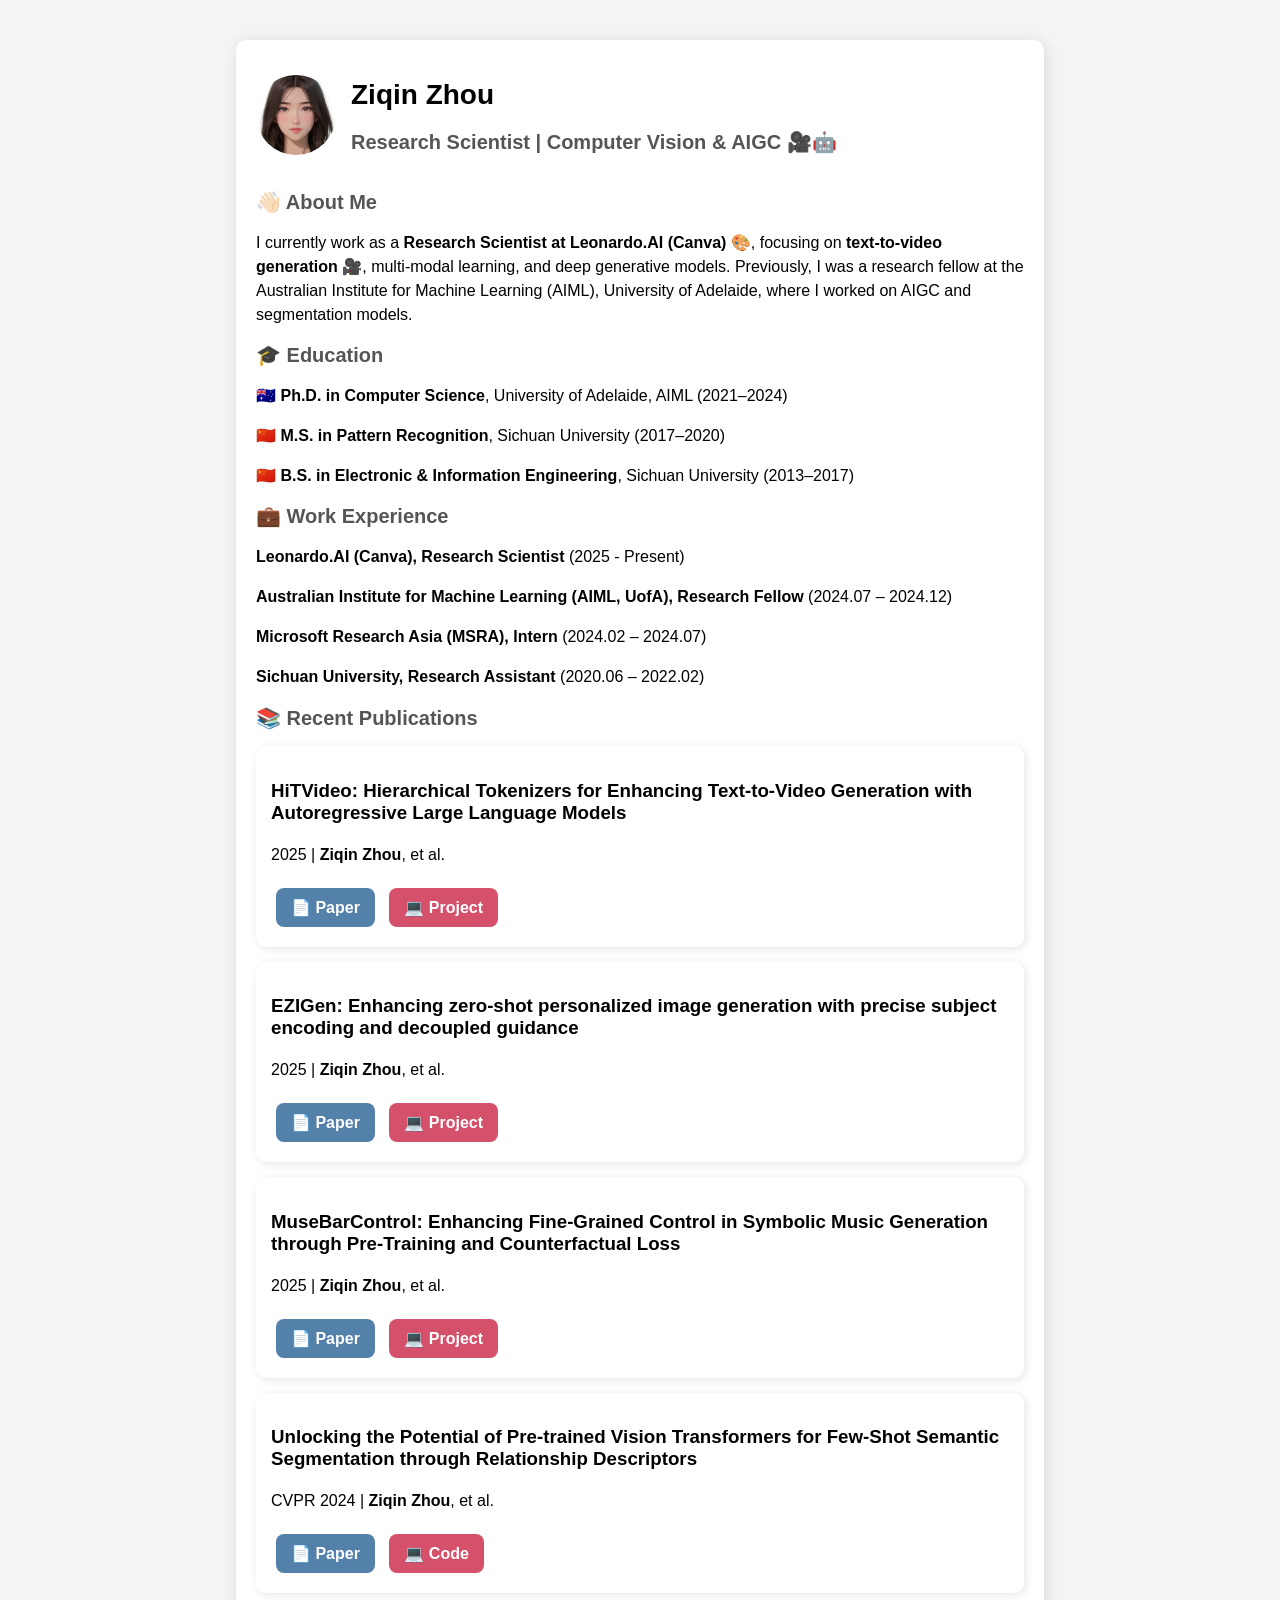
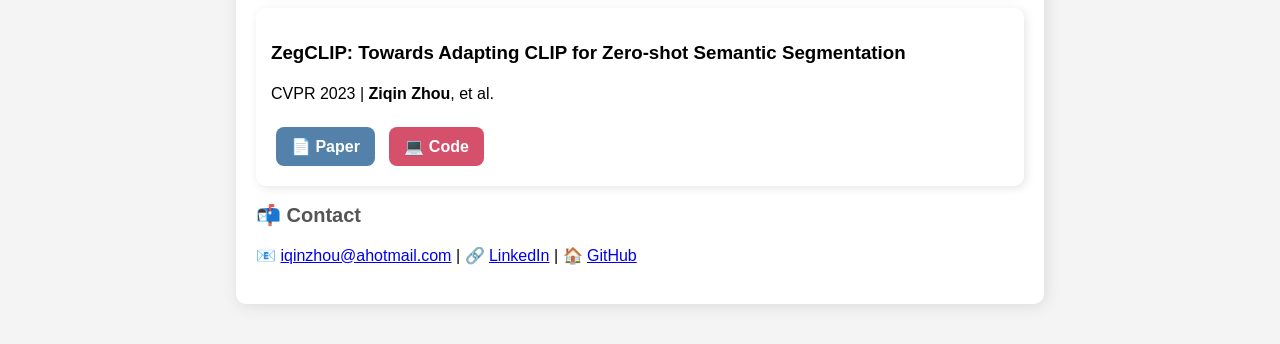
==== commit d9876b62: "add" ====
--- a/index.html
+++ b/index.html
@@ -44,16 +44,16 @@
         <section>
             <h2>📚 Recent Publications</h2>
             <div class="paper-item">
-                <h3>HiTVideo: Hierarchical Tokenizers for Text-to-video Generation</h3>
-                <p><b>Ziqin Zhou</b>, et al.</p>
-                <a class="btn paper" href="https://arxiv.org/abs/"> 📄 Paper</a>
+                <h3>HiTVideo: Hierarchical Tokenizers for Enhancing Text-to-Video Generation with Autoregressive Large Language Models</h3>
+                <p>2025 | <b>Ziqin Zhou</b>, et al.</p>
+                <a class="btn paper" href="https://arxiv.org/abs/2503.11513"> 📄 Paper</a>
                 <a class="btn code" href="https://ziqinzhou66.github.io/project/HiTVideo/">💻 Project</a>
             </div>
 
             <div class="paper-item">
                 <h3>EZIGen: Enhancing zero-shot personalized image generation with precise subject encoding and decoupled guidance</h3>
                 <p>2025 | <b>Ziqin Zhou</b>, et al.</p>
-                <a class="btn paper" href="https://arxiv.org/abs/2212.03588">📄 Paper</a>
+                <a class="btn paper" href="https://arxiv.org/abs/2409.08091">📄 Paper</a>
                 <a class="btn code" href="https://zichengduan.github.io/pages/EZIGen/index.html">💻 Project</a>
             </div>
 
@@ -82,7 +82,7 @@
         <section>
             <h2>📬 Contact</h2>
             <p>
-                📧 <a href="mailto:ziqin.zhou@adelaide.edu.au">ziqin.zhou@adelaide.edu.au</a> |
+                📧 <a href="mailto:ziqinzhou@ahotmail.com">iqinzhou@ahotmail.com</a> |
                 🔗 <a href="https://www.linkedin.com/in/ziqin-zhou-6408051b0">LinkedIn</a> |
                 🏠 <a href="https://github.com/ZiqinZhou66">GitHub</a>
             </p>
